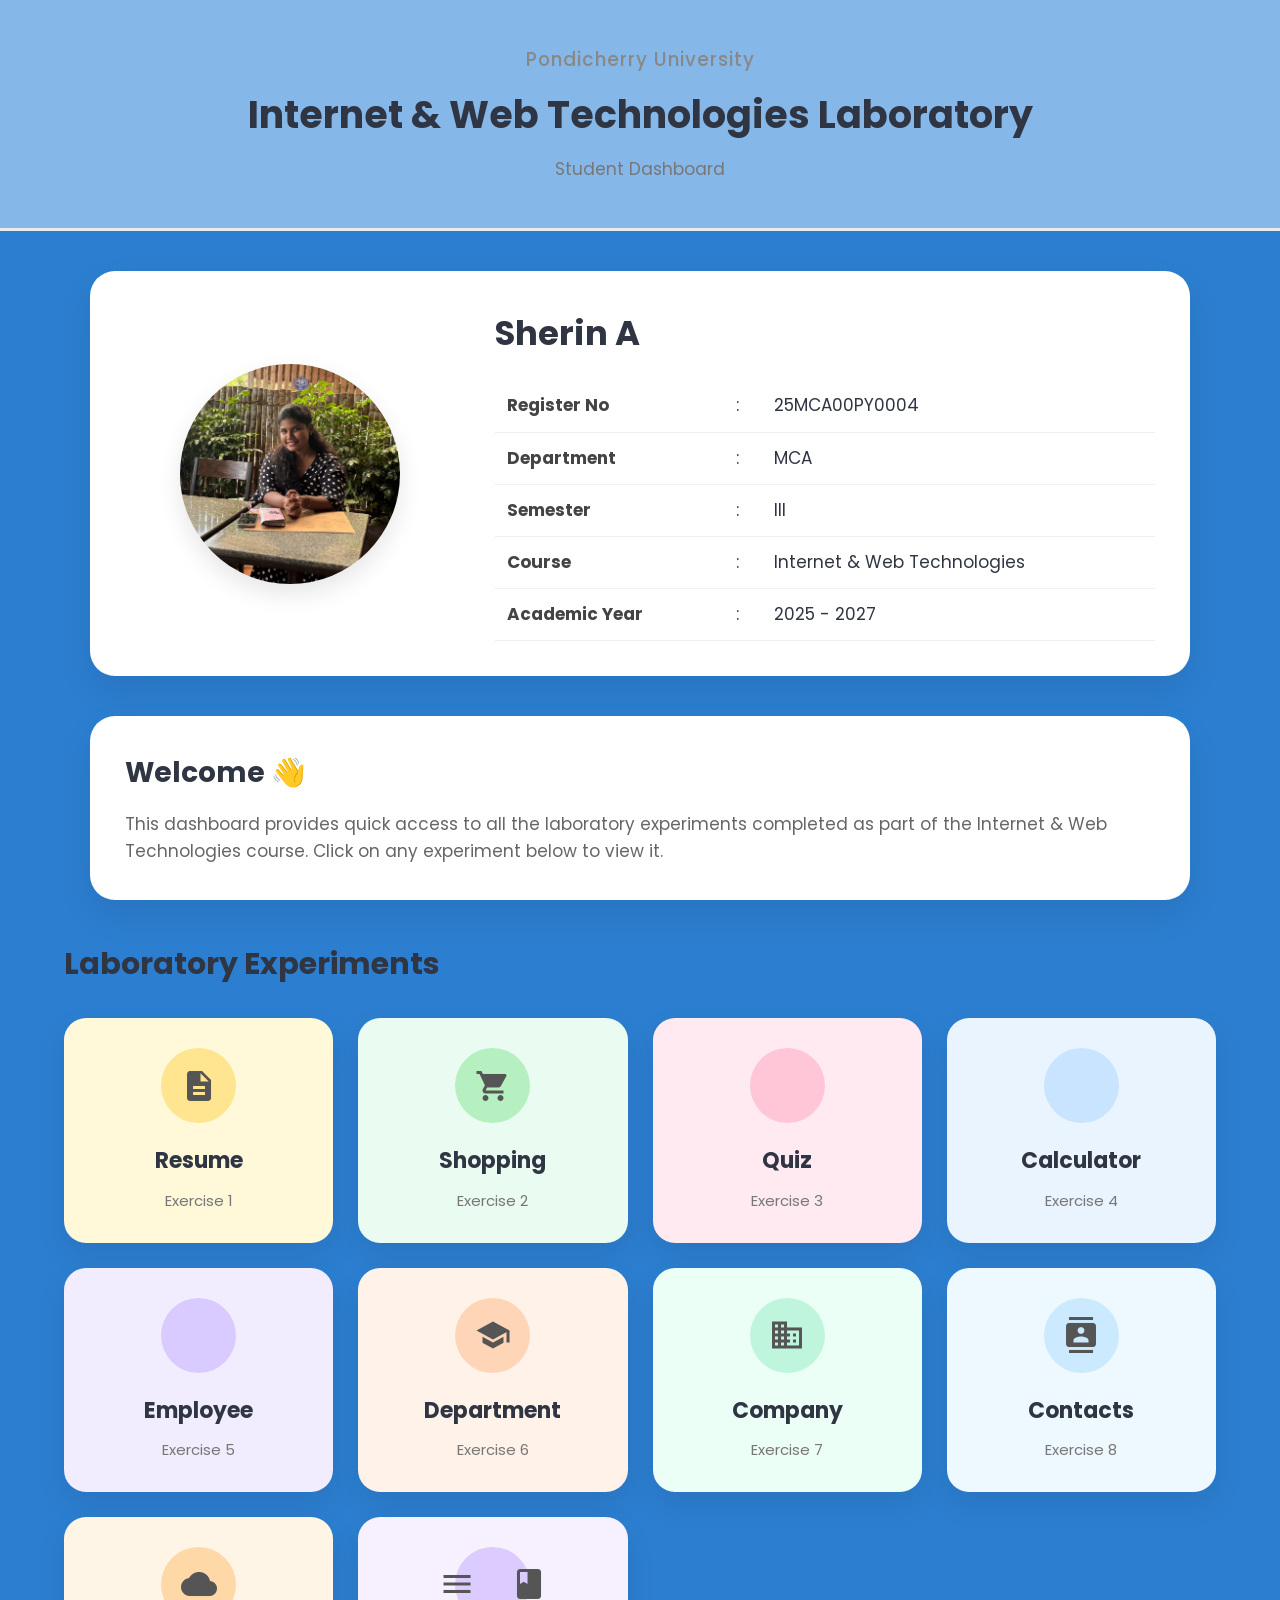
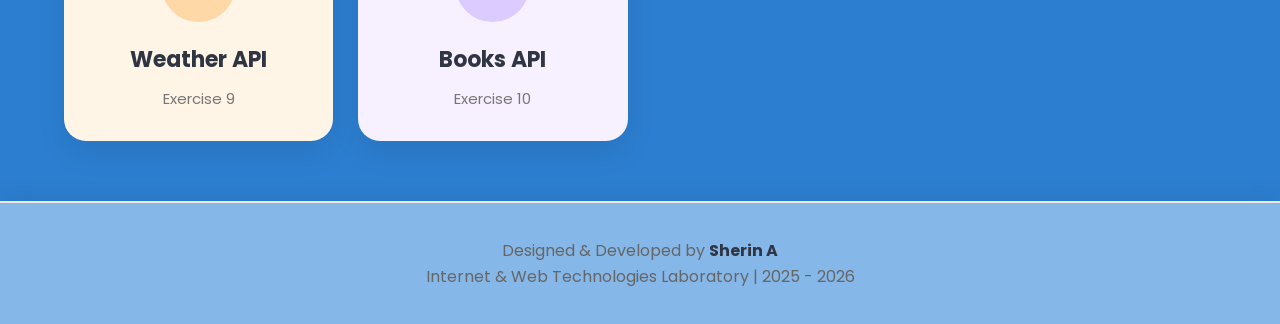
==== index.html @ a2c94b95 "Add files via upload" ====
<!DOCTYPE html>
<html lang="en">

<head>
    <meta charset="UTF-8">
    <meta name="viewport" content="width=device-width, initial-scale=1.0">
    <title>Internet & Web Technologies Lab Dashboard</title>

    <!-- Google Font -->
    <link href="https://fonts.googleapis.com/css2?family=Poppins:wght@300;400;500;600;700&display=swap" rel="stylesheet">

    <!-- Google Material Icons -->
    <link href="https://fonts.googleapis.com/icon?family=Material+Icons" rel="stylesheet">

    
    <style>
   

*{
    margin:0;
    padding:0;
    box-sizing:border-box;
}

body{
    font-family:'Poppins',sans-serif;
    background:#2c7ed0;
    color:#2F3542;
    line-height:1.6;
}



header{
    text-align:center;
    padding:45px 20px;
    background:#85b7e8;
    border-bottom:3px solid #EAEAEA;
}

header h3{
    color:#888;
    font-weight:500;
    letter-spacing:1px;
}

header h1{
    margin-top:10px;
    font-size:38px;
    color:#2F3542;
}

header p{
    margin-top:10px;
    color:#777;
    font-size:17px;
}



.profile-card{

    width:90%;
    max-width:1100px;

    margin:40px auto;

    background:white;

    border-radius:25px;

    display:flex;

    align-items:center;

    justify-content:space-between;

    padding:35px;

    box-shadow:0 15px 35px rgba(0,0,0,.08);

    gap:40px;

}


.profile-image{

    flex:1;

    display:flex;

    justify-content:center;

}

.profile-image img{

    width:220px;

    height:220px;

    border-radius:50%;

    object-fit:cover;

    border:8px #85b7e8;

    box-shadow:0 10px 25px rgba(0,0,0,.1);

}



.student-details{

    flex:2;

}

.student-details h2{

    font-size:34px;

    color:#2F3542;

    margin-bottom:20px;

}

.student-details table{

    width:100%;

    border-collapse:collapse;

}

.student-details td{

    padding:12px;

    font-size:17px;

}

.student-details tr{

    border-bottom:1px solid #F0F0F0;

}

.student-details strong{

    color:#444;

}



.welcome{

    width:90%;

    max-width:1100px;

    margin:auto;

    background:#FFFFFF;

    border-radius:25px;

    padding:35px;

    margin-bottom:40px;

    box-shadow:0 15px 35px rgba(0,0,0,.08);

}

.welcome h2{

    color:#2F3542;

    margin-bottom:15px;

    font-size:28px;

}

.welcome p{

    color:#666;

    font-size:17px;

}



.experiments{

    width:90%;

    max-width:1200px;

    margin:auto;

}

.experiments h2{

    margin-bottom:30px;

    font-size:30px;

    color:#2F3542;

}

.card-container{

    display:grid;

    grid-template-columns:repeat(auto-fit,minmax(220px,1fr));

    gap:25px;

    margin-bottom:50px;

}

.card{

    background:white;

    border-radius:22px;

    padding:30px 20px;

    text-align:center;

    text-decoration:none;

    color:#2F3542;

    box-shadow:0 12px 30px rgba(0,0,0,.08);

    transition:.35s;

    position:relative;

    overflow:hidden;

}

.card:hover{

    transform:translateY(-10px);

    box-shadow:0 18px 40px rgba(0,0,0,.12);

}

.icon-circle{

    width:75px;

    height:75px;

    border-radius:50%;

    display:flex;

    justify-content:center;

    align-items:center;

    margin:auto;

    margin-bottom:20px;

    transition:.3s;

}

.card:hover .icon-circle{

    transform:scale(1.1);

}

.icon-circle .material-icons{

    font-size:36px;

    color:#555;

}

.card h3{

    margin-bottom:10px;

    font-size:22px;

}

.card p{

    color:#777;

    font-size:15px;

}



.yellow{

    background:#FFF8D9;

}

.yellow .icon-circle{

    background:#FFE58F;

}

.green{

    background:#EAFBF1;

}

.green .icon-circle{

    background:#B7F0C0;

}

.pink{

    background:#FFEAF2;

}

.pink .icon-circle{

    background:#FFC6D7;

}

.blue{

    background:#EAF4FF;

}

.blue .icon-circle{

    background:#C8E4FF;

}

.purple{

    background:#F2ECFF;

}

.purple .icon-circle{

    background:#D9CBFF;

}

.peach{

    background:#FFF2E8;

}

.peach .icon-circle{

    background:#FFD5B8;

}

.mint{

    background:#ECFFF7;

}

.mint .icon-circle{

    background:#BFF5DD;

}

.sky{

    background:#EEF8FF;

}

.sky .icon-circle{

    background:#CBEAFF;

}

.orange{

    background:#FFF5E7;

}

.orange .icon-circle{

    background:#FFD8A8;

}

.lavender{

    background:#F7F1FF;

}

.lavender .icon-circle{

    background:#DCCBFF;

}



footer{

    margin-top:60px;

    background:#85b7e8;

    text-align:center;

    padding:35px;

    border-top:2px solid #EAEAEA;

    color:#666;

    box-shadow:0 -8px 20px rgba(0,0,0,.05);

}

footer strong{

    color:#2F3542;

}



::-webkit-scrollbar{

    width:10px;

}

::-webkit-scrollbar-track{

    background:#79afca;

}

::-webkit-scrollbar-thumb{

    background:#C9D6F0;

    border-radius:20px;

}

::-webkit-scrollbar-thumb:hover{

    background:#A9BFE8;

}


@media(max-width:900px){

.profile-card{

    flex-direction:column;

    text-align:center;

}

.student-details table{

    margin:auto;

}

.student-details td{

    text-align:left;

}

}

@media(max-width:600px){

header h1{

    font-size:28px;

}

header h3{

    font-size:18px;

}

.profile-image img{

    width:170px;

    height:170px;

}

.student-details h2{

    font-size:28px;

}

.card-container{

    grid-template-columns:1fr;

}

.card{

    padding:25px;

}

}
    </style>
</head>

<body>

  

    <header>

        <h3>Pondicherry University</h3>

        <h1>Internet & Web Technologies Laboratory</h1>

        <p>Student Dashboard</p>

    </header>

    <section class="profile-card">

        <div class="profile-image">

            <img src="sherin.jpg.jpeg" alt="Profile">

        </div>

        <div class="student-details">

            <h2>Sherin A</h2>

            <table>

                <tr>
                    <td><strong>Register No</strong></td>
                    <td>:</td>
                    <td>25MCA00PY0004</td>
                </tr>

                <tr>
                    <td><strong>Department</strong></td>
                    <td>:</td>
                    <td>MCA</td>
                </tr>

                <tr>
                    <td><strong>Semester</strong></td>
                    <td>:</td>
                    <td>III</td>
                </tr>

                <tr>
                    <td><strong>Course</strong></td>
                    <td>:</td>
                    <td>Internet & Web Technologies</td>
                </tr>

                <tr>
                    <td><strong>Academic Year</strong></td>
                    <td>:</td>
                    <td>2025 - 2027</td>
                </tr>

            </table>

        </div>

    </section>



    <section class="welcome">

        <h2>Welcome 👋</h2>

        <p>

            This dashboard provides quick access to all the
            laboratory experiments completed as part of the
            Internet & Web Technologies course.

            Click on any experiment below to view it.

        </p>

    </section>

    

    <section class="experiments">

        <h2>Laboratory Experiments</h2>

        <div class="card-container">

            <a href="resume.html" class="card yellow">

                <div class="icon-circle">

                    <span class="material-icons">description</span>

                </div>

                <h3>Resume</h3>

                <p>Exercise 1</p>

            </a>


            <a href="shopping website/shopping.html" class="card green">

                <div class="icon-circle">

                    <span class="material-icons">shopping_cart</span>

                </div>

                <h3>Shopping</h3>

                <p>Exercise 2</p>

            </a>

            

            <a href="quiz.html" class="card pink">

                <div class="icon-circle">

                    <span class="material-icons">quiz</span>

                </div>

                <h3>Quiz</h3>

                <p>Exercise 3</p>

            </a>

            

            <a href="calculator.html" class="card blue">

                <div class="icon-circle">

                    <span class="material-icons">calculate</span>

                </div>

                <h3>Calculator</h3>

                <p>Exercise 4</p>

            </a>

       

            <a href="employee.html" class="card purple">

                <div class="icon-circle">

                    <span class="material-icons">badge</span>

                </div>

                <h3>Employee</h3>

                <p>Exercise 5</p>

            </a>

           

            <a href="department.html" class="card peach">

                <div class="icon-circle">

                    <span class="material-icons">school</span>

                </div>

                <h3>Department</h3>

                <p>Exercise 6</p>

            </a>


            <a href="company.html" class="card mint">

                <div class="icon-circle">

                    <span class="material-icons">business</span>

                </div>

                <h3>Company</h3>

                <p>Exercise 7</p>

            </a>

           

            <a href="contact.html" class="card sky">

                <div class="icon-circle">

                    <span class="material-icons">contacts</span>

                </div>

                <h3>Contacts</h3>

                <p>Exercise 8</p>

            </a>

           

            <a href="weather.html" class="card orange">

                <div class="icon-circle">

                    <span class="material-icons">cloud</span>

                </div>

                <h3>Weather API</h3>

                <p>Exercise 9</p>

            </a>

           

            <a href="books.html" class="card lavender">

                <div class="icon-circle">

                    <span class="material-icons">menu_book</span>

                </div>

                <h3>Books API</h3>

                <p>Exercise 10</p>

            </a>

        </div>

    </section>


    <footer>

        <p>

            Designed & Developed by <strong>Sherin A</strong>

        </p>

        <p>

            Internet & Web Technologies Laboratory | 2025 - 2026

        </p>

    </footer>

</body>

</html>
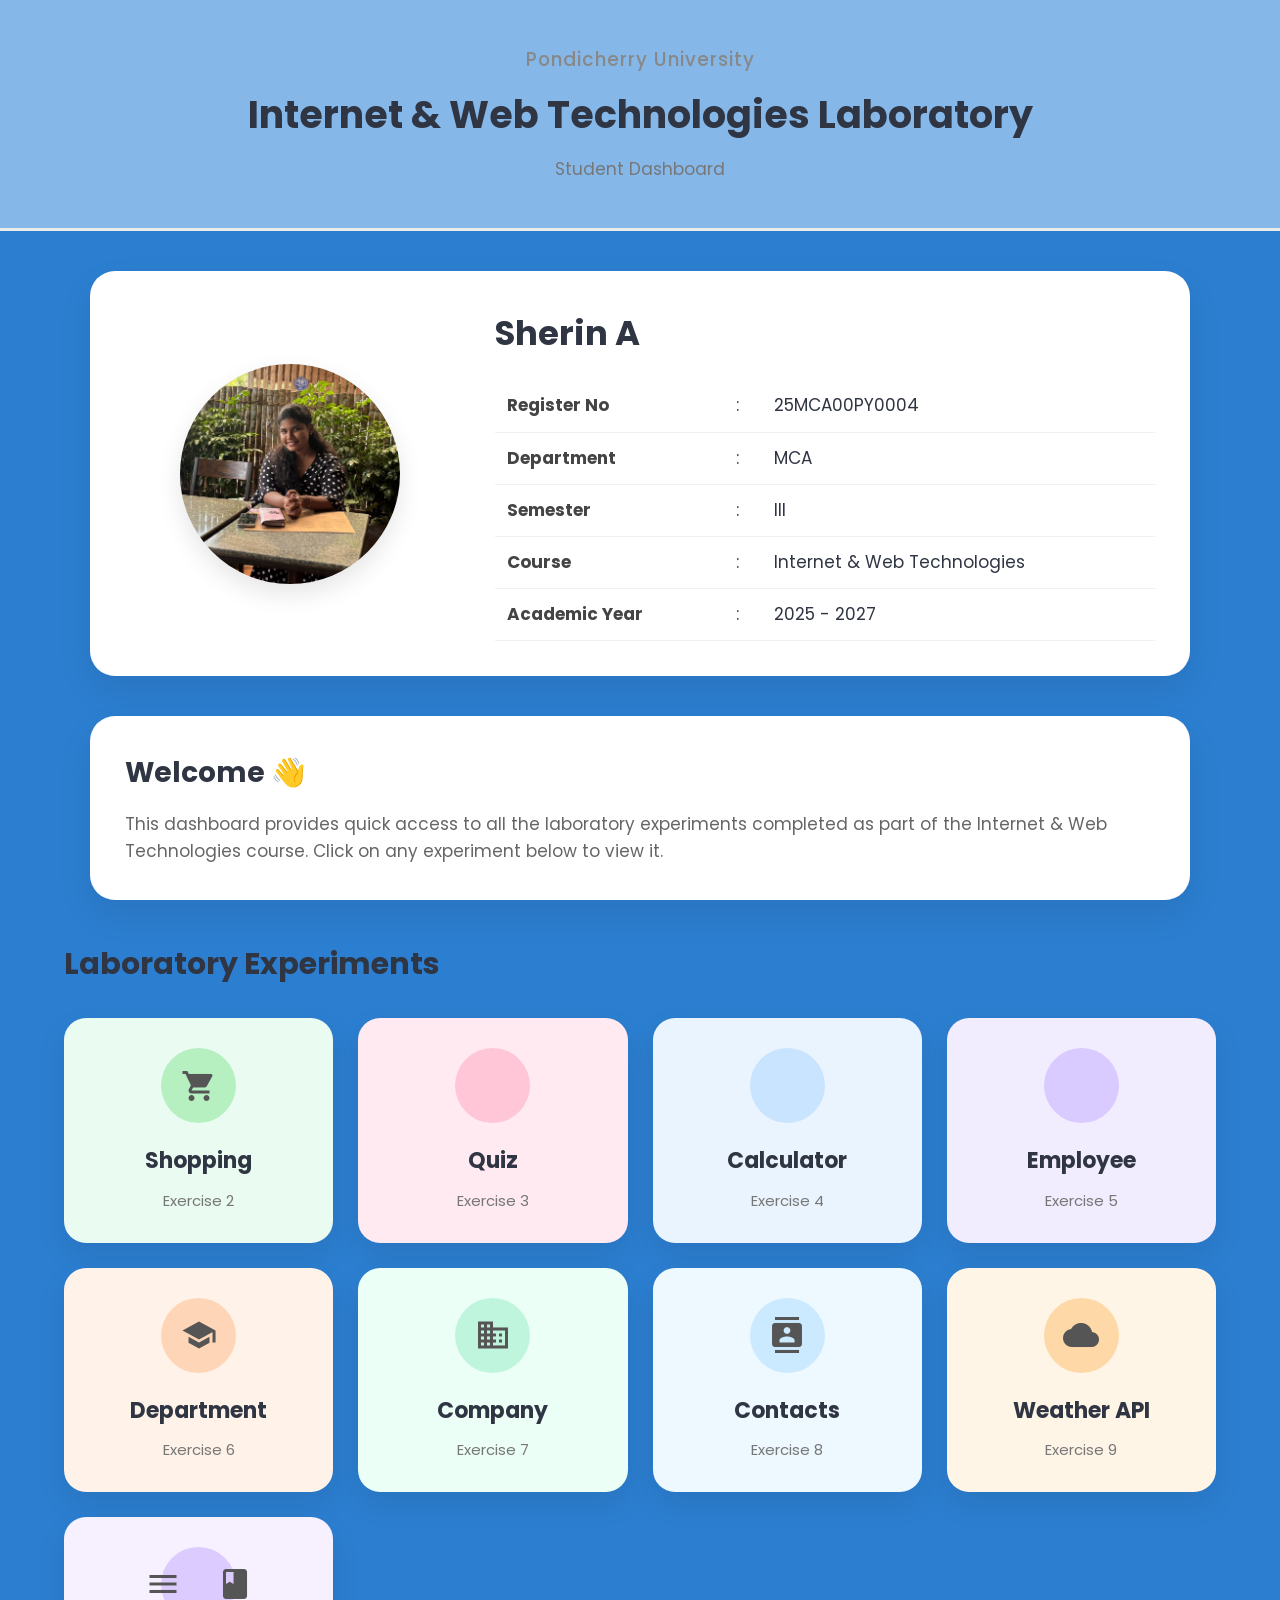
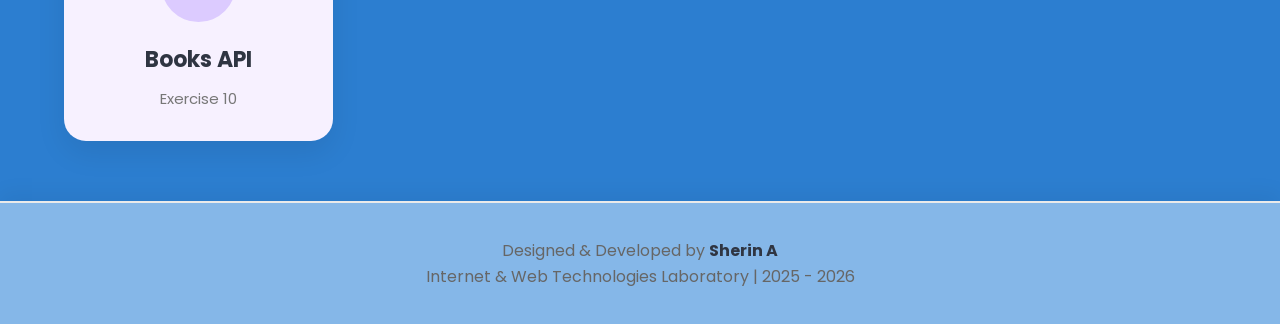
==== commit 3a43b224: "Update index.html" ====
--- a/index.html
+++ b/index.html
@@ -648,163 +648,147 @@
         <h2>Laboratory Experiments</h2>
 
         <div class="card-container">
-
-            <a href="resume.html" class="card yellow">
+            <a href="shopping website/shopping.html" class="card green">
 
                 <div class="icon-circle">
 
-                    <span class="material-icons">description</span>
+                    <span class="material-icons">shopping_cart</span>
 
                 </div>
 
-                <h3>Resume</h3>
-
-                <p>Exercise 1</p>
+                <h3>Shopping</h3>
+
+                <p>Exercise 2</p>
 
             </a>
 
-
-            <a href="shopping website/shopping.html" class="card green">
+            
+
+           <a href="quiz/quiz.html" class="card pink">
 
                 <div class="icon-circle">
 
-                    <span class="material-icons">shopping_cart</span>
+                    <span class="material-icons">quiz</span>
 
                 </div>
 
-                <h3>Shopping</h3>
-
-                <p>Exercise 2</p>
+                <h3>Quiz</h3>
+
+                <p>Exercise 3</p>
 
             </a>
 
             
 
-            <a href="quiz.html" class="card pink">
+            <a href="calculator.html" class="card blue">
 
                 <div class="icon-circle">
 
-                    <span class="material-icons">quiz</span>
+                    <span class="material-icons">calculate</span>
 
                 </div>
 
-                <h3>Quiz</h3>
-
-                <p>Exercise 3</p>
+                <h3>Calculator</h3>
+
+                <p>Exercise 4</p>
 
             </a>
 
-            
-
-            <a href="calculator.html" class="card blue">
+       
+
+            <a href="employee.html" class="card purple">
 
                 <div class="icon-circle">
 
-                    <span class="material-icons">calculate</span>
+                    <span class="material-icons">badge</span>
 
                 </div>
 
-                <h3>Calculator</h3>
-
-                <p>Exercise 4</p>
+                <h3>Employee</h3>
+
+                <p>Exercise 5</p>
 
             </a>
 
-       
-
-            <a href="employee.html" class="card purple">
+           
+
+            <a href="department.html" class="card peach">
 
                 <div class="icon-circle">
 
-                    <span class="material-icons">badge</span>
+                    <span class="material-icons">school</span>
 
                 </div>
 
-                <h3>Employee</h3>
-
-                <p>Exercise 5</p>
+                <h3>Department</h3>
+
+                <p>Exercise 6</p>
 
             </a>
 
+
+            <a href="company.html" class="card mint">
+
+                <div class="icon-circle">
+
+                    <span class="material-icons">business</span>
+
+                </div>
+
+                <h3>Company</h3>
+
+                <p>Exercise 7</p>
+
+            </a>
+
            
 
-            <a href="department.html" class="card peach">
+            <a href="contact.html" class="card sky">
 
                 <div class="icon-circle">
 
-                    <span class="material-icons">school</span>
+                    <span class="material-icons">contacts</span>
 
                 </div>
 
-                <h3>Department</h3>
-
-                <p>Exercise 6</p>
+                <h3>Contacts</h3>
+
+                <p>Exercise 8</p>
 
             </a>
 
-
-            <a href="company.html" class="card mint">
+           
+
+            <a href="weather.html" class="card orange">
 
                 <div class="icon-circle">
 
-                    <span class="material-icons">business</span>
+                    <span class="material-icons">cloud</span>
 
                 </div>
 
-                <h3>Company</h3>
-
-                <p>Exercise 7</p>
+                <h3>Weather API</h3>
+
+                <p>Exercise 9</p>
 
             </a>
 
            
 
-            <a href="contact.html" class="card sky">
+            <a href="books.html" class="card lavender">
 
                 <div class="icon-circle">
 
-                    <span class="material-icons">contacts</span>
+                    <span class="material-icons">menu_book</span>
 
                 </div>
 
-                <h3>Contacts</h3>
-
-                <p>Exercise 8</p>
+                <h3>Books API</h3>
+
+                <p>Exercise 10</p>
 
             </a>
 
-           
-
-            <a href="weather.html" class="card orange">
-
-                <div class="icon-circle">
-
-                    <span class="material-icons">cloud</span>
-
-                </div>
-
-                <h3>Weather API</h3>
-
-                <p>Exercise 9</p>
-
-            </a>
-
-           
-
-            <a href="books.html" class="card lavender">
-
-                <div class="icon-circle">
-
-                    <span class="material-icons">menu_book</span>
-
-                </div>
-
-                <h3>Books API</h3>
-
-                <p>Exercise 10</p>
-
-            </a>
-
         </div>
 
     </section>
@@ -828,4 +812,4 @@
 
 </body>
 
-</html>+</html>
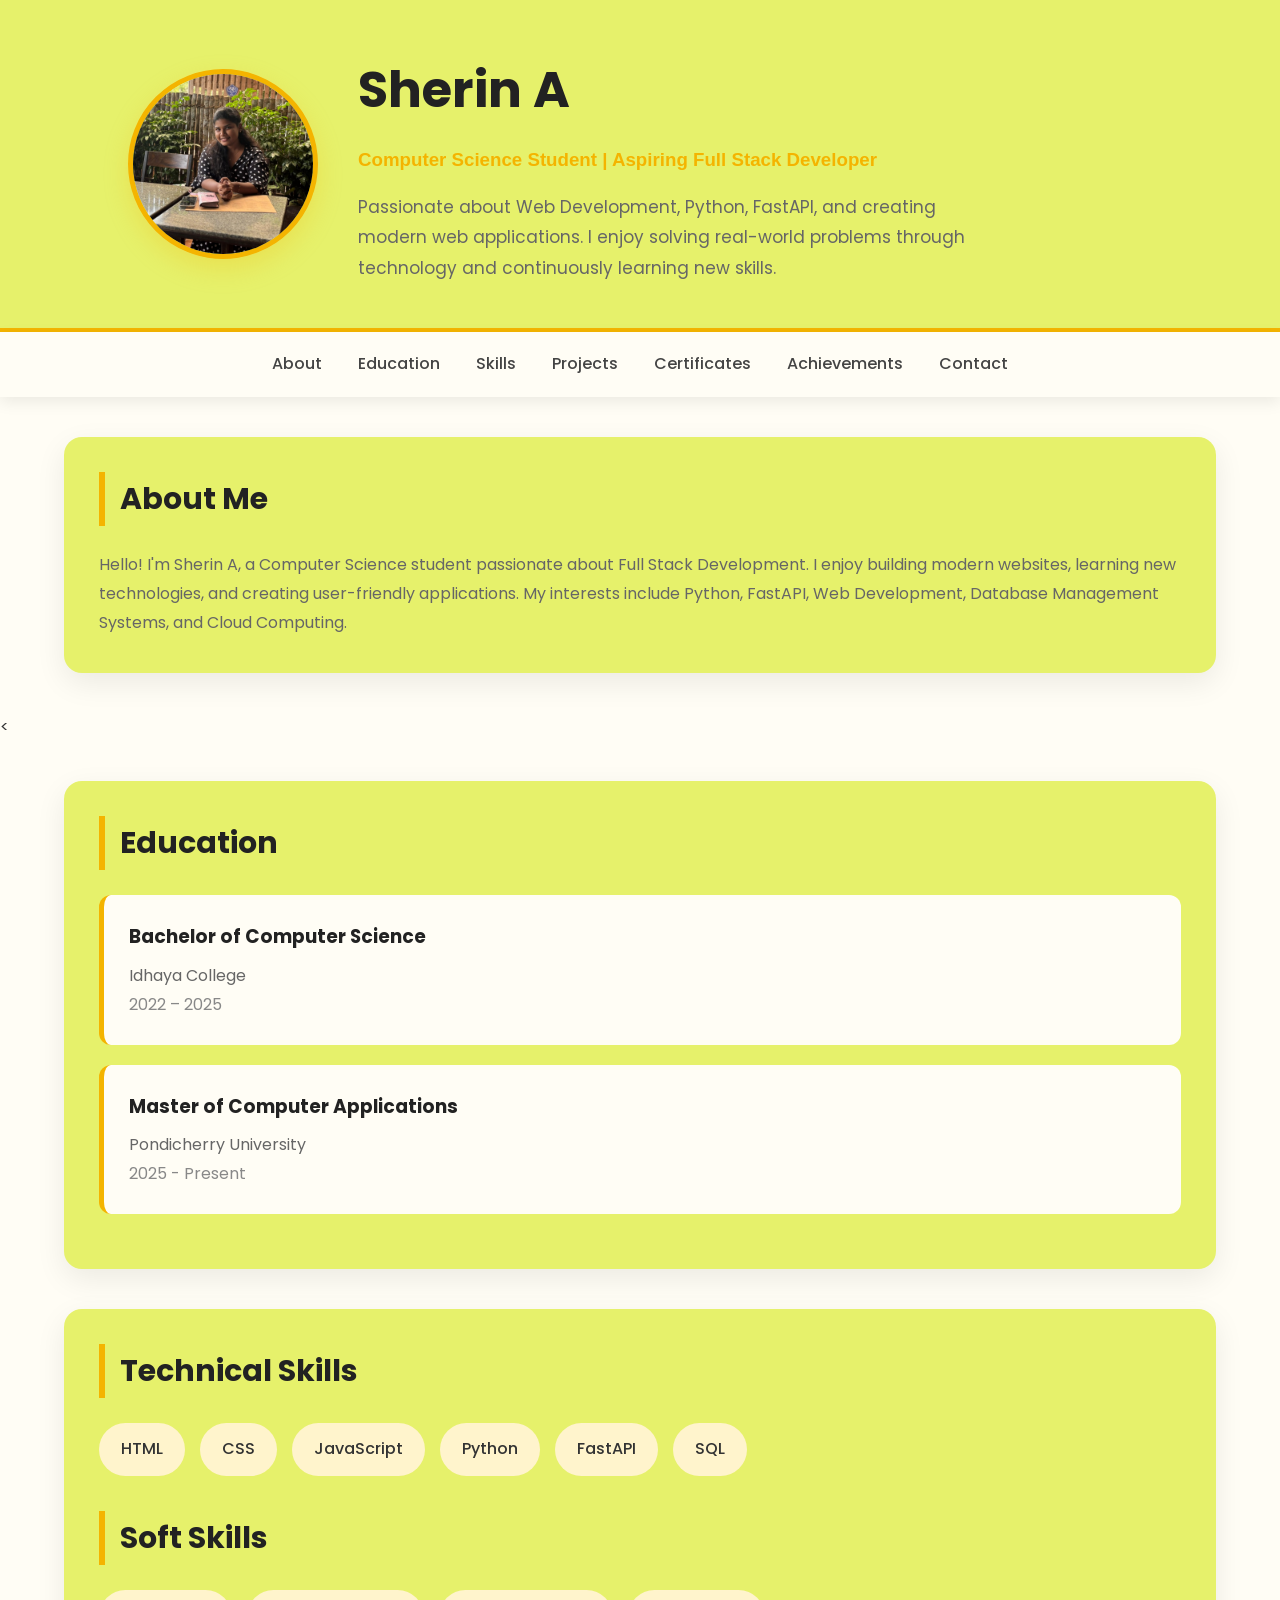
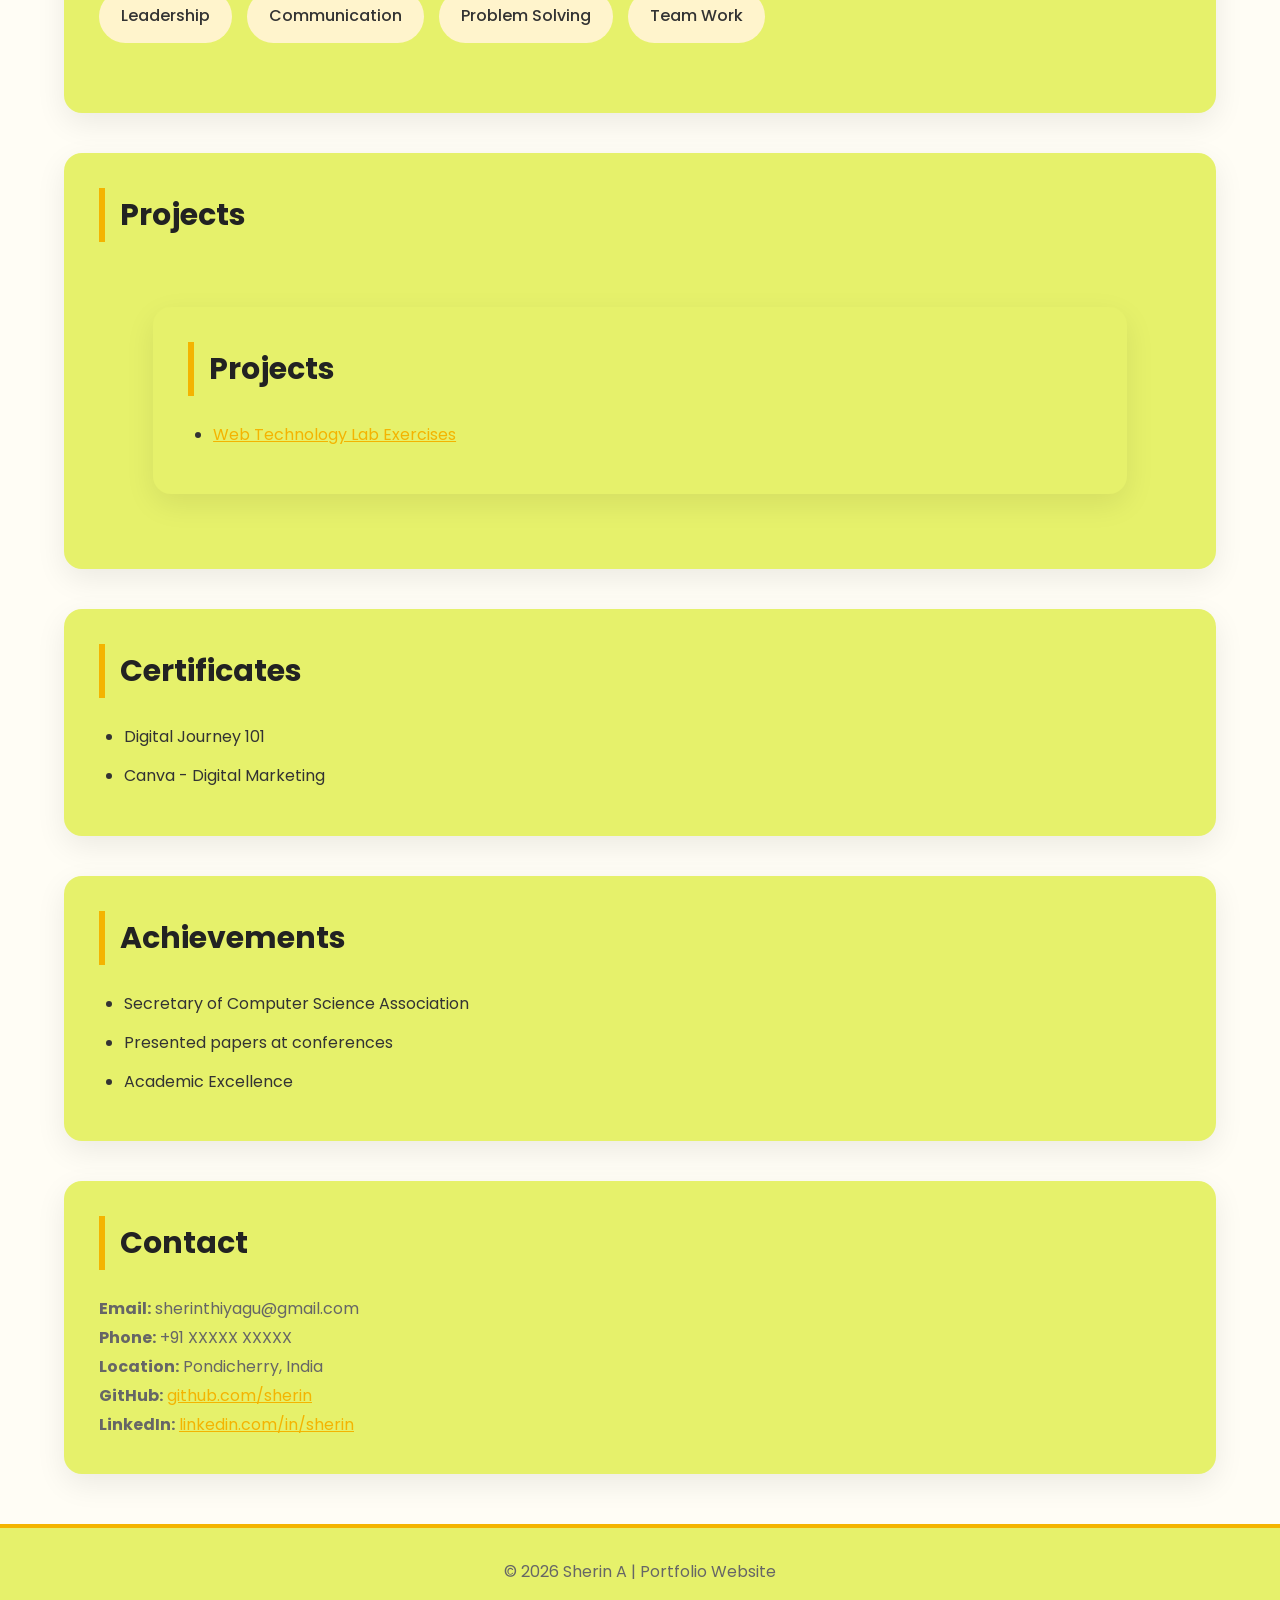
==== commit d34ee8b7: "Replace resume.html with updated index.html" ====
--- a/index.html
+++ b/index.html
@@ -4,17 +4,14 @@
 <head>
     <meta charset="UTF-8">
     <meta name="viewport" content="width=device-width, initial-scale=1.0">
-    <title>Internet & Web Technologies Lab Dashboard</title>
-
-    <!-- Google Font -->
-    <link href="https://fonts.googleapis.com/css2?family=Poppins:wght@300;400;500;600;700&display=swap" rel="stylesheet">
-
-    <!-- Google Material Icons -->
-    <link href="https://fonts.googleapis.com/icon?family=Material+Icons" rel="stylesheet">
-
-    
+    <title>Sherin A | Portfolio</title>
+
+    <link rel="stylesheet" href="style.css">
     <style>
-   
+
+
+@import url('https://fonts.googleapis.com/css2?family=Poppins:wght@300;400;500;600;700&display=swap');
+
 
 *{
     margin:0;
@@ -22,792 +19,530 @@
     box-sizing:border-box;
 }
 
+html{
+    scroll-behavior:smooth;
+}
+
 body{
     font-family:'Poppins',sans-serif;
-    background:#2c7ed0;
-    color:#2F3542;
-    line-height:1.6;
+    background:#fffdf5;
+    color:#333;
+    line-height:1.8;
 }
 
 
 
 header{
+    background:#e6f16b;
+    padding:45px 10%;
+    border-bottom:4px solid #f4b400;
+}
+
+.profile{
+    display:flex;
+    align-items:center;
+    gap:40px;
+    flex-wrap:wrap;
+}
+
+.profile img{
+    width:190px;
+    height:190px;
+    object-fit:cover;
+    border-radius:50%;
+    border:5px solid #f4b400;
+    box-shadow:0 10px 25px rgba(244,180,0,.25);
+    transition:.3s;
+}
+
+.profile img:hover{
+    transform:scale(1.05);
+}
+
+.profile-text{
+    flex:1;
+}
+
+.profile-text h1{
+    font-size:50px;
+    color:#222;
+    margin-bottom:8px;
+}
+
+.profile-text h3{
+    color:#f4b400;
+    font-weight:600;
+    margin-bottom:15px;
+}
+
+.profile-text p{
+    max-width:650px;
+    color:#666;
+    font-size:17px;
+}
+
+
+
+nav{
+    background:#fffdf5;
+    display:flex;
+    justify-content:center;
+    position:sticky;
+    top:0;
+    padding:18px;
+    box-shadow:0 5px 15px rgba(0,0,0,.08);
+    z-index:1000;
+}
+
+nav a{
+    text-decoration:none;
+    color:#444;
+    margin:0 18px;
+    font-weight:500;
+    transition:.3s;
+    position:relative;
+}
+
+nav a::after{
+    content:'';
+    width:0;
+    height:3px;
+    background:#f4b400;
+    position:absolute;
+    left:0;
+    bottom:-6px;
+    transition:.3s;
+}
+
+nav a:hover::after{
+    width:100%;
+}
+
+nav a:hover{
+    color:#f4b400;
+}
+
+
+section{
+    width:90%;
+    max-width:1200px;
+    margin:40px auto;
+    background:#e6f16b;
+    padding:35px;
+    border-radius:18px;
+    box-shadow:0 10px 30px rgba(0,0,0,.08);
+    transition:.3s;
+}
+
+section:hover{
+    transform:translateY(-5px);
+}
+
+h2{
+    font-size:30px;
+    color:#222;
+    border-left:6px solid #f4b400;
+    padding-left:15px;
+    margin-bottom:25px;
+}
+
+p{
+    color:#666;
+}
+
+
+.card{
+    background:#fffdf5;
+    border-left:5px solid #f4b400;
+    padding:25px;
+    margin-bottom:20px;
+    border-radius:12px;
+    transition:.3s;
+}
+
+.card:hover{
+    transform:translateX(8px);
+}
+
+.card h3{
+    margin-bottom:8px;
+    color:#222;
+}
+
+.card span{
+    color:#888;
+}
+
+
+
+.skills{
+    display:flex;
+    flex-wrap:wrap;
+    gap:15px;
+    margin-bottom:35px;
+}
+
+.skill{
+    background:#fff4cc;
+    color:#333;
+    padding:12px 22px;
+    border-radius:30px;
+    font-weight:500;
+    transition:.3s;
+}
+
+.skill:hover{
+    background:#f4b400;
+    color:white;
+    transform:translateY(-4px);
+}
+
+
+
+.project-container{
+    display:grid;
+    grid-template-columns:repeat(auto-fit,minmax(280px,1fr));
+    gap:25px;
+}
+
+.project{
+    background:white;
+    padding:25px;
+    border-radius:15px;
+    border-top:5px solid #f4b400;
+    box-shadow:0 10px 25px rgba(0,0,0,.08);
+    transition:.3s;
+}
+
+.project:hover{
+    transform:translateY(-8px);
+    box-shadow:0 18px 35px rgba(0,0,0,.12);
+}
+
+.project h3{
+    color:#222;
+    margin-bottom:12px;
+}
+
+
+ul{
+    margin-left:25px;
+}
+
+li{
+    margin-bottom:10px;
+}
+
+
+a{
+    color:#f4b400;
+}
+
+a:hover{
+    color:#d89f00;
+}
+
+
+
+footer{
+    background:#e6f16b;
     text-align:center;
-    padding:45px 20px;
-    background:#85b7e8;
-    border-bottom:3px solid #EAEAEA;
-}
-
-header h3{
-    color:#888;
-    font-weight:500;
-    letter-spacing:1px;
-}
-
-header h1{
-    margin-top:10px;
+    padding:30px;
+    margin-top:50px;
+    border-top:4px solid #f4b400;
+    color:#666;
+}
+
+
+
+::-webkit-scrollbar{
+    width:10px;
+}
+
+::-webkit-scrollbar-track{
+    background:#eee;
+}
+
+::-webkit-scrollbar-thumb{
+    background:#f4b400;
+    border-radius:10px;
+}
+
+
+
+@media(max-width:768px){
+
+header{
+    padding:35px 8%;
+}
+
+.profile{
+    flex-direction:column;
+    text-align:center;
+}
+
+.profile img{
+    width:160px;
+    height:160px;
+}
+
+.profile-text h1{
     font-size:38px;
-    color:#2F3542;
-}
-
-header p{
-    margin-top:10px;
-    color:#777;
-    font-size:17px;
-}
-
-
-
-.profile-card{
-
-    width:90%;
-    max-width:1100px;
-
-    margin:40px auto;
-
-    background:white;
-
-    border-radius:25px;
-
-    display:flex;
-
-    align-items:center;
-
-    justify-content:space-between;
-
-    padding:35px;
-
-    box-shadow:0 15px 35px rgba(0,0,0,.08);
-
-    gap:40px;
-
-}
-
-
-.profile-image{
-
-    flex:1;
-
-    display:flex;
-
-    justify-content:center;
-
-}
-
-.profile-image img{
-
-    width:220px;
-
-    height:220px;
-
-    border-radius:50%;
-
-    object-fit:cover;
-
-    border:8px #85b7e8;
-
-    box-shadow:0 10px 25px rgba(0,0,0,.1);
-
-}
-
-
-
-.student-details{
-
-    flex:2;
-
-}
-
-.student-details h2{
-
-    font-size:34px;
-
-    color:#2F3542;
-
-    margin-bottom:20px;
-
-}
-
-.student-details table{
-
-    width:100%;
-
-    border-collapse:collapse;
-
-}
-
-.student-details td{
-
-    padding:12px;
-
-    font-size:17px;
-
-}
-
-.student-details tr{
-
-    border-bottom:1px solid #F0F0F0;
-
-}
-
-.student-details strong{
-
-    color:#444;
-
-}
-
-
-
-.welcome{
-
-    width:90%;
-
-    max-width:1100px;
-
-    margin:auto;
-
-    background:#FFFFFF;
-
-    border-radius:25px;
-
-    padding:35px;
-
-    margin-bottom:40px;
-
-    box-shadow:0 15px 35px rgba(0,0,0,.08);
-
-}
-
-.welcome h2{
-
-    color:#2F3542;
-
-    margin-bottom:15px;
-
-    font-size:28px;
-
-}
-
-.welcome p{
-
-    color:#666;
-
-    font-size:17px;
-
-}
-
-
-
-.experiments{
-
-    width:90%;
-
-    max-width:1200px;
-
-    margin:auto;
-
-}
-
-.experiments h2{
-
-    margin-bottom:30px;
-
-    font-size:30px;
-
-    color:#2F3542;
-
-}
-
-.card-container{
-
-    display:grid;
-
-    grid-template-columns:repeat(auto-fit,minmax(220px,1fr));
-
-    gap:25px;
-
-    margin-bottom:50px;
-
-}
-
-.card{
-
-    background:white;
-
-    border-radius:22px;
-
-    padding:30px 20px;
-
-    text-align:center;
-
-    text-decoration:none;
-
-    color:#2F3542;
-
-    box-shadow:0 12px 30px rgba(0,0,0,.08);
-
-    transition:.35s;
-
-    position:relative;
-
-    overflow:hidden;
-
-}
-
-.card:hover{
-
-    transform:translateY(-10px);
-
-    box-shadow:0 18px 40px rgba(0,0,0,.12);
-
-}
-
-.icon-circle{
-
-    width:75px;
-
-    height:75px;
-
-    border-radius:50%;
-
-    display:flex;
-
-    justify-content:center;
-
-    align-items:center;
-
-    margin:auto;
-
-    margin-bottom:20px;
-
-    transition:.3s;
-
-}
-
-.card:hover .icon-circle{
-
-    transform:scale(1.1);
-
-}
-
-.icon-circle .material-icons{
-
-    font-size:36px;
-
-    color:#555;
-
-}
-
-.card h3{
-
-    margin-bottom:10px;
-
-    font-size:22px;
-
-}
-
-.card p{
-
-    color:#777;
-
-    font-size:15px;
-
-}
-
-
-
-.yellow{
-
-    background:#FFF8D9;
-
-}
-
-.yellow .icon-circle{
-
-    background:#FFE58F;
-
-}
-
-.green{
-
-    background:#EAFBF1;
-
-}
-
-.green .icon-circle{
-
-    background:#B7F0C0;
-
-}
-
-.pink{
-
-    background:#FFEAF2;
-
-}
-
-.pink .icon-circle{
-
-    background:#FFC6D7;
-
-}
-
-.blue{
-
-    background:#EAF4FF;
-
-}
-
-.blue .icon-circle{
-
-    background:#C8E4FF;
-
-}
-
-.purple{
-
-    background:#F2ECFF;
-
-}
-
-.purple .icon-circle{
-
-    background:#D9CBFF;
-
-}
-
-.peach{
-
-    background:#FFF2E8;
-
-}
-
-.peach .icon-circle{
-
-    background:#FFD5B8;
-
-}
-
-.mint{
-
-    background:#ECFFF7;
-
-}
-
-.mint .icon-circle{
-
-    background:#BFF5DD;
-
-}
-
-.sky{
-
-    background:#EEF8FF;
-
-}
-
-.sky .icon-circle{
-
-    background:#CBEAFF;
-
-}
-
-.orange{
-
-    background:#FFF5E7;
-
-}
-
-.orange .icon-circle{
-
-    background:#FFD8A8;
-
-}
-
-.lavender{
-
-    background:#F7F1FF;
-
-}
-
-.lavender .icon-circle{
-
-    background:#DCCBFF;
-
-}
-
-
-
-footer{
-
-    margin-top:60px;
-
-    background:#85b7e8;
-
-    text-align:center;
-
-    padding:35px;
-
-    border-top:2px solid #EAEAEA;
-
-    color:#666;
-
-    box-shadow:0 -8px 20px rgba(0,0,0,.05);
-
-}
-
-footer strong{
-
-    color:#2F3542;
-
-}
-
-
-
-::-webkit-scrollbar{
-
-    width:10px;
-
-}
-
-::-webkit-scrollbar-track{
-
-    background:#79afca;
-
-}
-
-::-webkit-scrollbar-thumb{
-
-    background:#C9D6F0;
-
-    border-radius:20px;
-
-}
-
-::-webkit-scrollbar-thumb:hover{
-
-    background:#A9BFE8;
-
-}
-
-
-@media(max-width:900px){
-
-.profile-card{
-
-    flex-direction:column;
-
-    text-align:center;
-
-}
-
-.student-details table{
-
-    margin:auto;
-
-}
-
-.student-details td{
-
-    text-align:left;
-
-}
-
-}
-
-@media(max-width:600px){
-
-header h1{
-
-    font-size:28px;
-
-}
-
-header h3{
-
-    font-size:18px;
-
-}
-
-.profile-image img{
-
-    width:170px;
-
-    height:170px;
-
-}
-
-.student-details h2{
-
-    font-size:28px;
-
-}
-
-.card-container{
-
+}
+
+nav{
+    flex-wrap:wrap;
+}
+
+nav a{
+    margin:8px 12px;
+}
+
+section{
+    width:95%;
+    padding:25px;
+}
+
+.project-container{
     grid-template-columns:1fr;
-
-}
-
-.card{
-
-    padding:25px;
-
-}
-
-}
-    </style>
+}
+
+}
+
+</style>
 </head>
 
 <body>
 
+    
+
+    <header>
+
+        <div class="profile">
+
+            <img src="sherin.jpg.jpeg" alt="Profile Picture">
+
+            <div class="profile-text">
+
+                <h1>Sherin A</h1>
+
+                <h3>Computer Science Student | Aspiring Full Stack Developer</h3>
+
+                <p>
+                    Passionate about Web Development, Python,
+                    FastAPI, and creating modern web applications.
+                    I enjoy solving real-world problems through
+                    technology and continuously learning new skills.
+                </p>
+
+            </div>
+
+        </div>
+
+    </header>
+
+
+
+    <nav>
+
+        <a href="#about">About</a>
+
+        <a href="#education">Education</a>
+
+        <a href="#skills">Skills</a>
+
+        <a href="#projects">Projects</a>
+
+        <a href="#certificates">Certificates</a>
+
+        <a href="#achievements">Achievements</a>
+
+        <a href="#contact">Contact</a>
+
+    </nav>
+
+
+
+    <section id="about">
+
+        <h2>About Me</h2>
+
+        <p>
+
+            Hello! I'm Sherin A, a Computer Science student
+            passionate about Full Stack Development.
+
+            I enjoy building modern websites,
+            learning new technologies,
+            and creating user-friendly applications.
+
+            My interests include Python, FastAPI,
+            Web Development,
+            Database Management Systems,
+            and Cloud Computing.
+
+        </p>
+
+    </section>
+
+    <
+    <section id="education">
+
+        <h2>Education</h2>
+
+        <div class="card">
+
+            <h3>Bachelor of Computer Science</h3>
+
+            <p>Idhaya College</p>
+
+            <span>2022 – 2025</span>
+
+        </div>
+
+        <div class="card">
+
+            <h3>Master of Computer Applications</h3>
+
+            <p>Pondicherry University</p>
+
+            <span>2025 - Present</span>
+
+        </div>
+
+    </section>
+
+    <section id="skills">
+
+        <h2>Technical Skills</h2>
+
+        <div class="skills">
+
+            <div class="skill">HTML</div>
+
+            <div class="skill">CSS</div>
+
+            <div class="skill">JavaScript</div>
+
+            <div class="skill">Python</div>
+
+            <div class="skill">FastAPI</div>
+
+            <div class="skill">SQL</div>
+
+         </div>
+
+        <h2>Soft Skills</h2>
+
+        <div class="skills">
+
+            <div class="skill">Leadership</div>
+
+            <div class="skill">Communication</div>
+
+            <div class="skill">Problem Solving</div>
+
+            <div class="skill">Team Work</div>
+
+        </div>
+
+    </section>
+
   
 
-    <header>
-
-        <h3>Pondicherry University</h3>
-
-        <h1>Internet & Web Technologies Laboratory</h1>
-
-        <p>Student Dashboard</p>
-
-    </header>
-
-    <section class="profile-card">
-
-        <div class="profile-image">
-
-            <img src="sherin.jpg.jpeg" alt="Profile">
-
-        </div>
-
-        <div class="student-details">
-
-            <h2>Sherin A</h2>
-
-            <table>
-
-                <tr>
-                    <td><strong>Register No</strong></td>
-                    <td>:</td>
-                    <td>25MCA00PY0004</td>
-                </tr>
-
-                <tr>
-                    <td><strong>Department</strong></td>
-                    <td>:</td>
-                    <td>MCA</td>
-                </tr>
-
-                <tr>
-                    <td><strong>Semester</strong></td>
-                    <td>:</td>
-                    <td>III</td>
-                </tr>
-
-                <tr>
-                    <td><strong>Course</strong></td>
-                    <td>:</td>
-                    <td>Internet & Web Technologies</td>
-                </tr>
-
-                <tr>
-                    <td><strong>Academic Year</strong></td>
-                    <td>:</td>
-                    <td>2025 - 2027</td>
-                </tr>
-
-            </table>
-
-        </div>
+   <section id="projects">
+
+    <h2>Projects</h2>
+
+    <div class="project-container">
+
+       <section id="projects">
+
+    <h2>Projects</h2>
+
+    <ul>
+        <li>
+            <a href="lab.html" target="_blank">
+                Web Technology Lab Exercises
+            </a>
+        </li>
+    </ul>
+
+</section>
+
+    </div>
+
+</section>
+    <section id="certificates">
+
+        <h2>Certificates</h2>
+
+        <ul>
+
+            <li>Digital Journey 101</li>
+
+            <li>Canva - Digital Marketing</li>
+
+        </ul>
 
     </section>
 
-
-
-    <section class="welcome">
-
-        <h2>Welcome 👋</h2>
+  
+
+    <section id="achievements">
+
+        <h2>Achievements</h2>
+
+        <ul>
+
+            <li>Secretary of Computer Science Association</li>
+
+            <li>Presented papers at conferences</li>
+
+            <li>Academic Excellence</li>
+
+        </ul>
+
+    </section>
+
+    
+    <section id="contact">
+
+        <h2>Contact</h2>
+
+        <p><strong>Email:</strong> sherinthiyagu@gmail.com</p>
+
+        <p><strong>Phone:</strong> +91 XXXXX XXXXX</p>
+
+        <p><strong>Location:</strong> Pondicherry, India</p>
 
         <p>
 
-            This dashboard provides quick access to all the
-            laboratory experiments completed as part of the
-            Internet & Web Technologies course.
-
-            Click on any experiment below to view it.
+            <strong>GitHub:</strong>
+
+            <a href="#">github.com/sherin</a>
 
         </p>
 
+        <p>
+
+            <strong>LinkedIn:</strong>
+
+            <a href="#">linkedin.com/in/sherin</a>
+
+        </p>
+
     </section>
 
-    
-
-    <section class="experiments">
-
-        <h2>Laboratory Experiments</h2>
-
-        <div class="card-container">
-            <a href="shopping website/shopping.html" class="card green">
-
-                <div class="icon-circle">
-
-                    <span class="material-icons">shopping_cart</span>
-
-                </div>
-
-                <h3>Shopping</h3>
-
-                <p>Exercise 2</p>
-
-            </a>
-
-            
-
-           <a href="quiz/quiz.html" class="card pink">
-
-                <div class="icon-circle">
-
-                    <span class="material-icons">quiz</span>
-
-                </div>
-
-                <h3>Quiz</h3>
-
-                <p>Exercise 3</p>
-
-            </a>
-
-            
-
-            <a href="calculator.html" class="card blue">
-
-                <div class="icon-circle">
-
-                    <span class="material-icons">calculate</span>
-
-                </div>
-
-                <h3>Calculator</h3>
-
-                <p>Exercise 4</p>
-
-            </a>
-
-       
-
-            <a href="employee.html" class="card purple">
-
-                <div class="icon-circle">
-
-                    <span class="material-icons">badge</span>
-
-                </div>
-
-                <h3>Employee</h3>
-
-                <p>Exercise 5</p>
-
-            </a>
-
-           
-
-            <a href="department.html" class="card peach">
-
-                <div class="icon-circle">
-
-                    <span class="material-icons">school</span>
-
-                </div>
-
-                <h3>Department</h3>
-
-                <p>Exercise 6</p>
-
-            </a>
-
-
-            <a href="company.html" class="card mint">
-
-                <div class="icon-circle">
-
-                    <span class="material-icons">business</span>
-
-                </div>
-
-                <h3>Company</h3>
-
-                <p>Exercise 7</p>
-
-            </a>
-
-           
-
-            <a href="contact.html" class="card sky">
-
-                <div class="icon-circle">
-
-                    <span class="material-icons">contacts</span>
-
-                </div>
-
-                <h3>Contacts</h3>
-
-                <p>Exercise 8</p>
-
-            </a>
-
-           
-
-            <a href="weather.html" class="card orange">
-
-                <div class="icon-circle">
-
-                    <span class="material-icons">cloud</span>
-
-                </div>
-
-                <h3>Weather API</h3>
-
-                <p>Exercise 9</p>
-
-            </a>
-
-           
-
-            <a href="books.html" class="card lavender">
-
-                <div class="icon-circle">
-
-                    <span class="material-icons">menu_book</span>
-
-                </div>
-
-                <h3>Books API</h3>
-
-                <p>Exercise 10</p>
-
-            </a>
-
-        </div>
-
-    </section>
-
 
     <footer>
 
         <p>
 
-            Designed & Developed by <strong>Sherin A</strong>
+            © 2026 Sherin A | Portfolio Website
 
         </p>
 
-        <p>
-
-            Internet & Web Technologies Laboratory | 2025 - 2026
-
-        </p>
-
     </footer>
 
 </body>
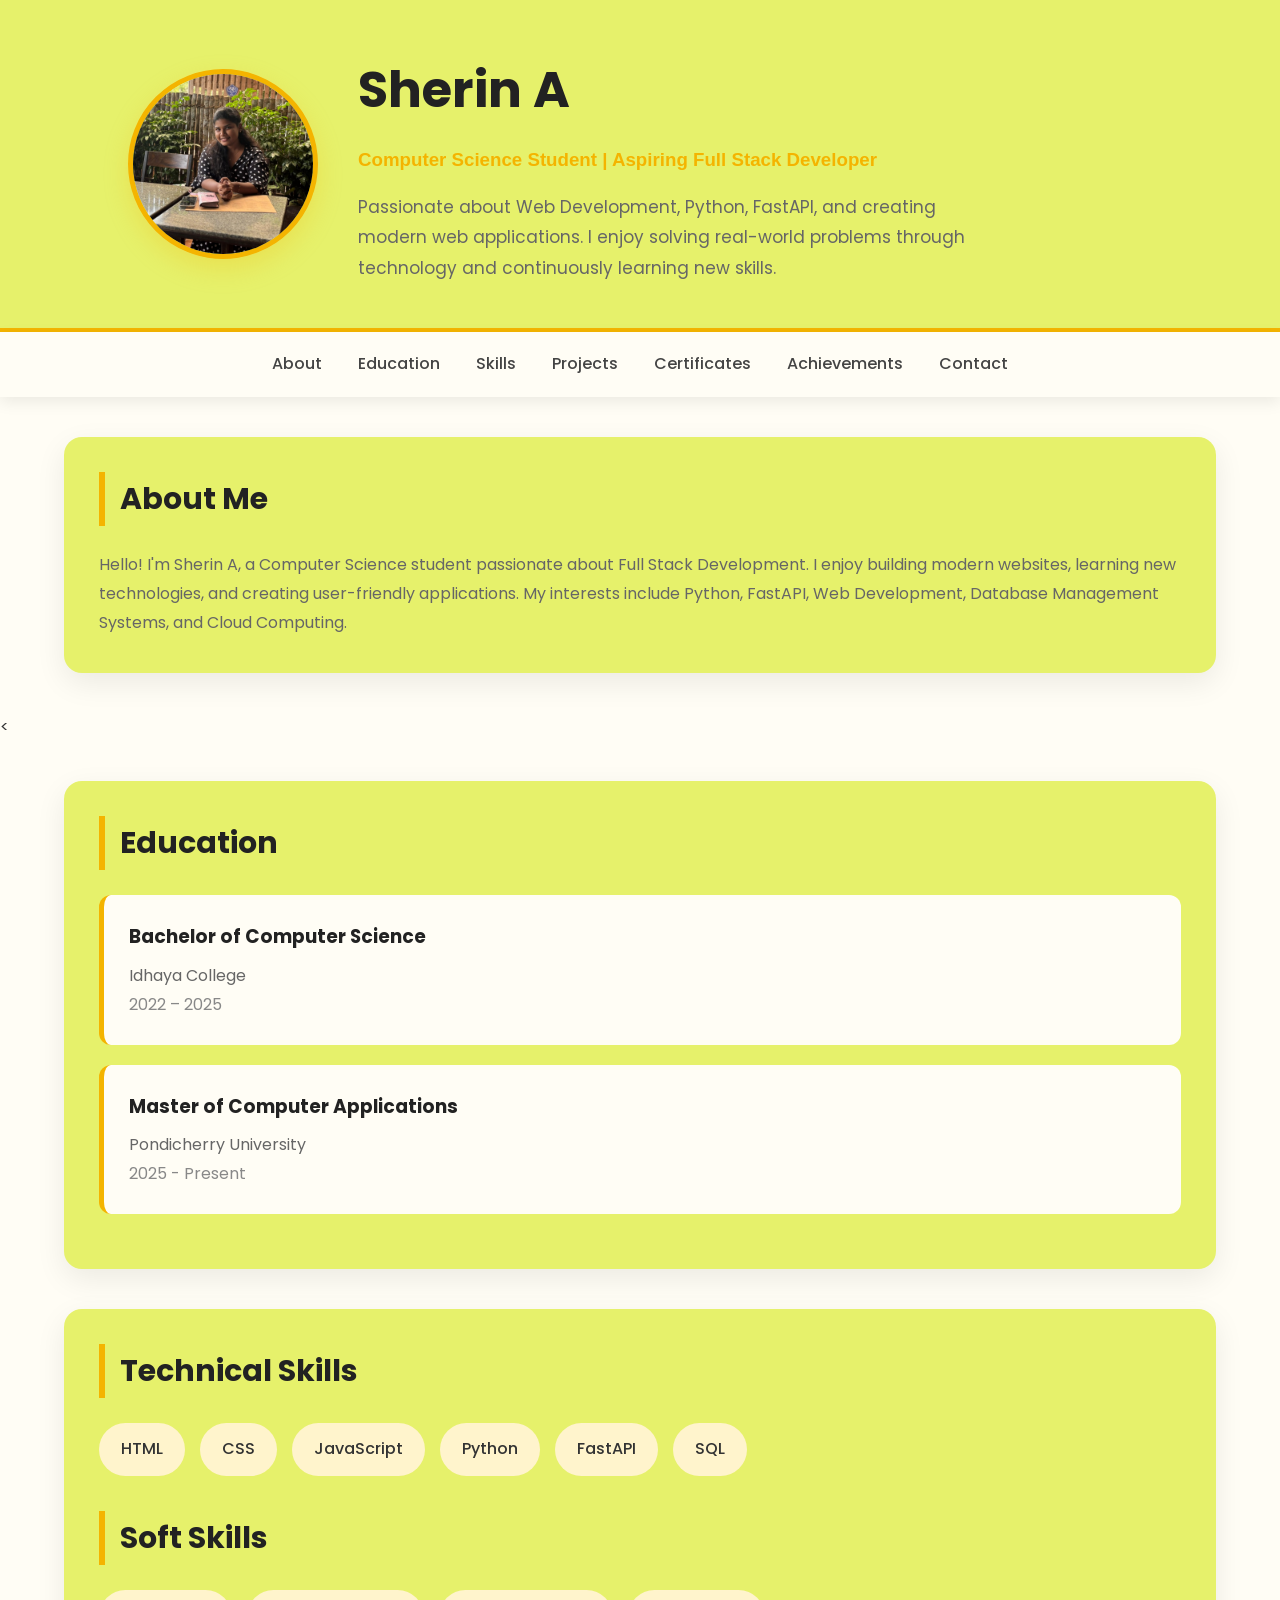
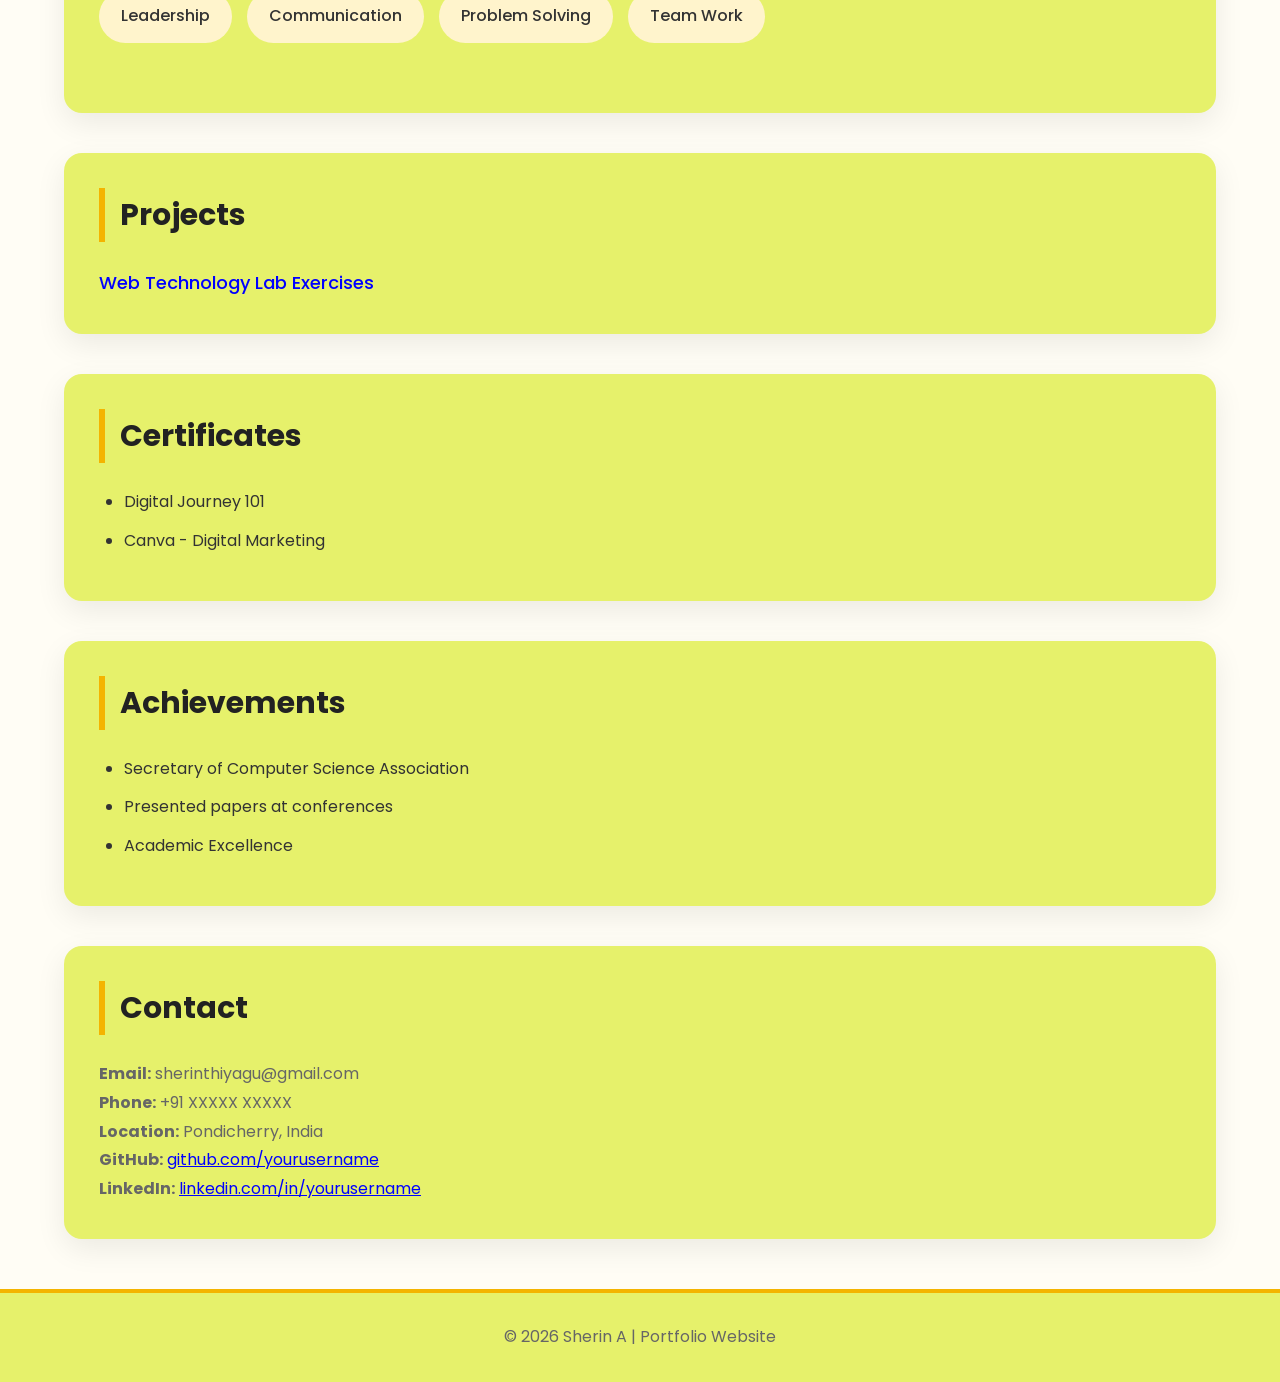
==== commit 8fbcf0de: "Refactor index.html structure and styles" ====
--- a/index.html
+++ b/index.html
@@ -454,19 +454,12 @@
 
     <h2>Projects</h2>
 
-    <div class="project-container">
-
-       <section id="projects">
-
-    <h2>Projects</h2>
-
-    <ul>
-        <li>
-            <a href="lab.html" target="_blank">
-                Web Technology Lab Exercises
-            </a>
-        </li>
-    </ul>
+    <p>
+        <a href="webtech.html"
+           style="color:blue; font-size:18px; font-weight:500; text-decoration:none;">
+            Web Technology Lab Exercises
+        </a>
+    </p>
 
 </section>
 
@@ -516,33 +509,34 @@
 
         <p><strong>Location:</strong> Pondicherry, India</p>
 
+       <p>
+    <strong>GitHub:</strong>
+    <a href="https://github.com/yourusername"
+       target="_blank"
+       style="color:blue;">
+        github.com/yourusername
+    </a>
+</p>
+
+<p>
+    <strong>LinkedIn:</strong>
+    <a href="https://linkedin.com/in/yourusername"
+       target="_blank"
+       style="color:blue;">
+        linkedin.com/in/yourusername
+    </a>
+</p>
+    </section>
+
+
+    <footer>
+
         <p>
 
-            <strong>GitHub:</strong>
-
-            <a href="#">github.com/sherin</a>
+            © 2026 Sherin A | Portfolio Website
 
         </p>
 
-        <p>
-
-            <strong>LinkedIn:</strong>
-
-            <a href="#">linkedin.com/in/sherin</a>
-
-        </p>
-
-    </section>
-
-
-    <footer>
-
-        <p>
-
-            © 2026 Sherin A | Portfolio Website
-
-        </p>
-
     </footer>
 
 </body>
